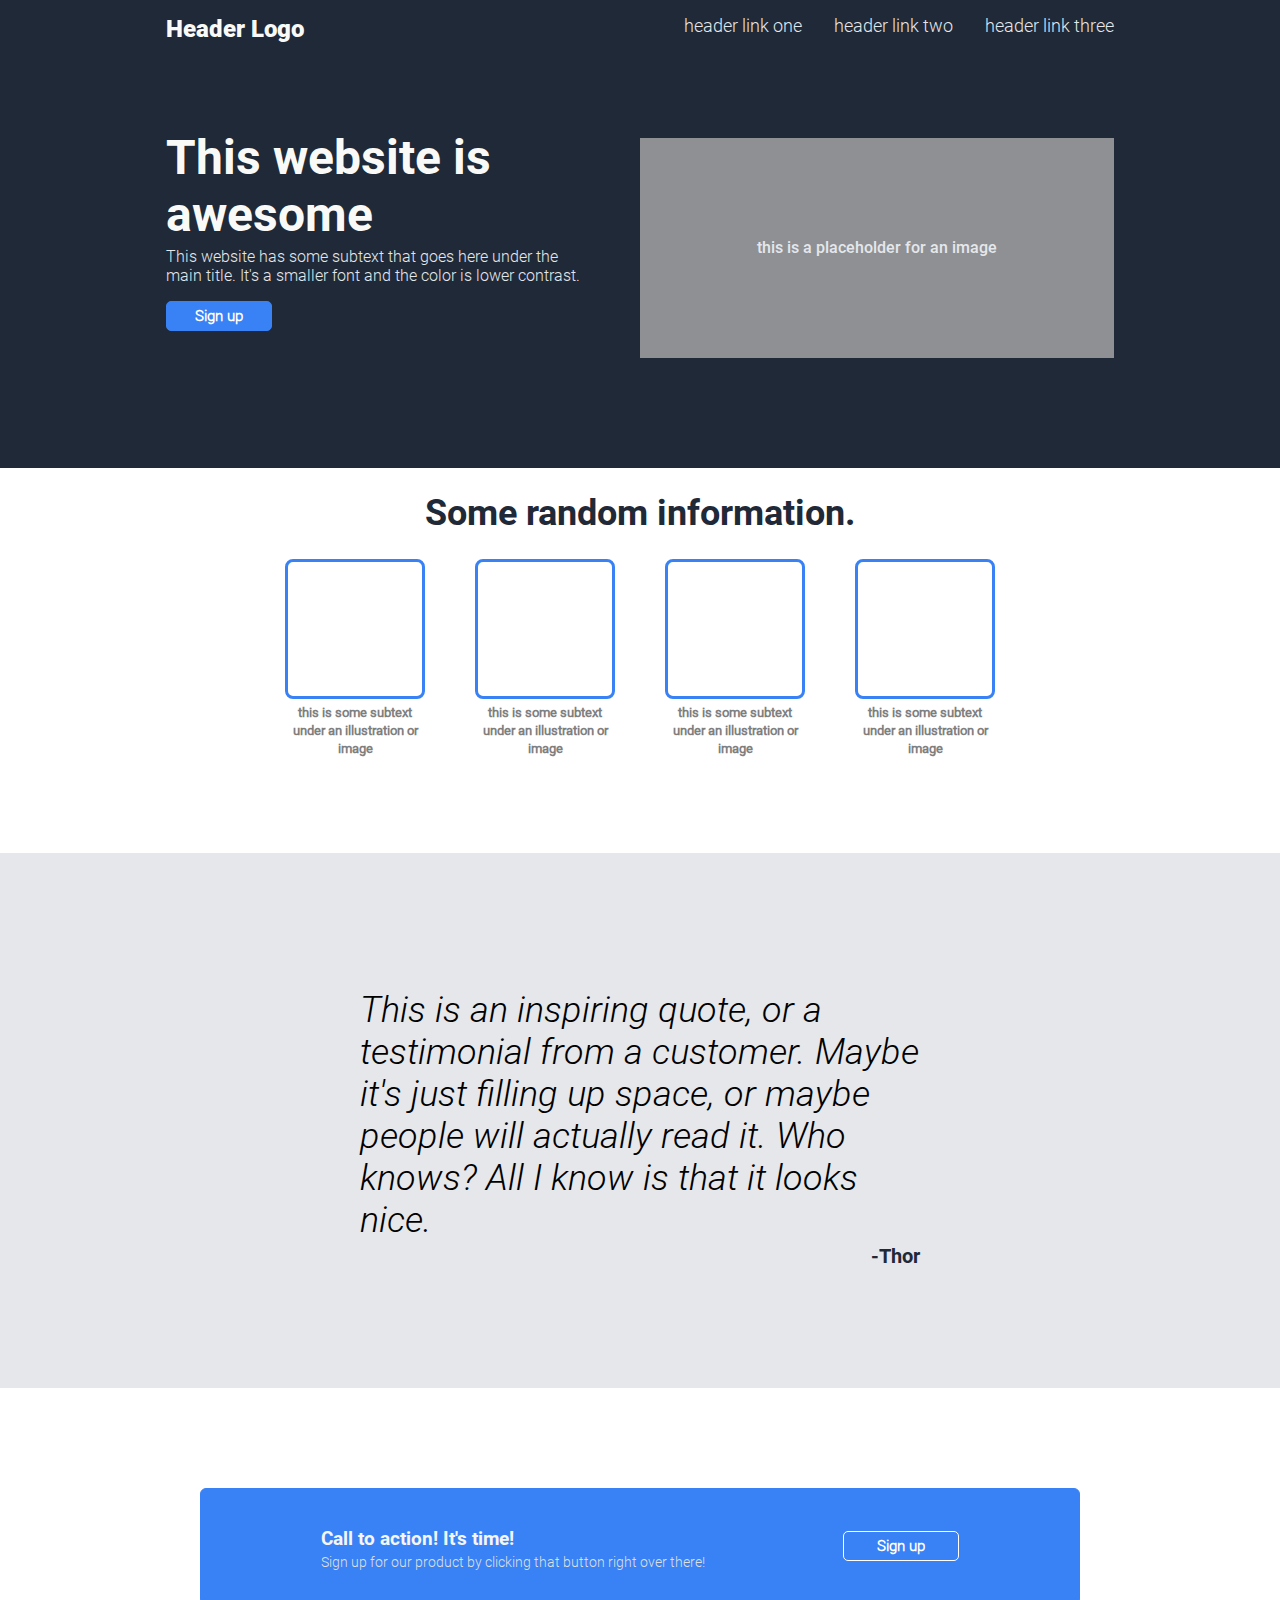
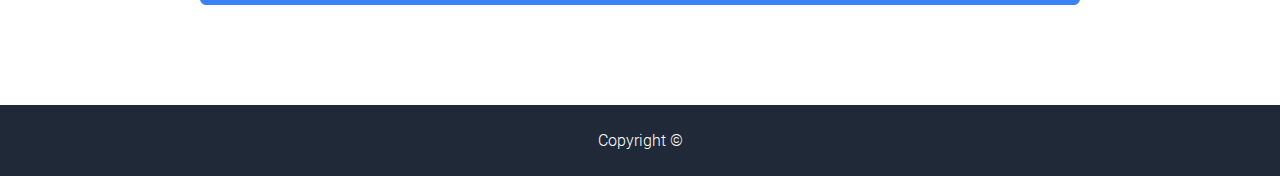
==== index.html @ 813c7acf "Main assignment finished" ====
<!DOCTYPE html>
<html lang="en">
  <head>
    <meta charset="UTF-8" />
    <meta http-equiv="X-UA-Compatible" content="IE=edge" />
    <meta name="viewport" content="width=device-width, initial-scale=1.0" />
    <link rel="stylesheet" href="css/style.css" />
    <title>Main CSS project</title>
  </head>
  <body>
    <header>
      <div class="nav_div">
        <div class="logo">Header Logo</div>
        <nav>
          <a href="#">header link one</a>
          <a href="#">header link two</a>
          <a href="#">header link three</a>
        </nav>
      </div>
      <section class="first_section">
        <div class="left">
          <h1>This website is awesome</h1>
          <p>
            This website has some subtext that goes here under the main title.
            It's a smaller font and the color is lower contrast.
          </p>
          <button>Sign up</button>
        </div>
        <div class="right">this is a placeholder for an image</div>
        <!--We can also use figure tag here-->
      </section>
    </header>
    <section class="second_section">
      <h1>Some random information.</h1>
      <div class="cards">
        <div class="card">
          <div class="illustration"></div>
          <sub>this is some subtext under an illustration or image</sub>
        </div>
        <div class="card">
          <div class="illustration"></div>
          <sub>this is some subtext under an illustration or image</sub>
        </div>
        <div class="card">
          <div class="illustration"></div>
          <sub>this is some subtext under an illustration or image</sub>
        </div>
        <div class="card">
          <div class="illustration"></div>
          <sub>this is some subtext under an illustration or image</sub>
        </div>
      </div>
    </section>
    <article>
      <p class="p1">
        This is an inspiring quote, or a testimonial from a customer. Maybe it's
        just filling up space, or maybe people will actually read it. Who knows?
        All I know is that it looks nice.
      </p>
      <!--I used again a paragraph tag because with <span> or <sub> "text-align" does not work.-->
      <p class="p2">-Thor</p>
    </article>
    <div class="call_to_action">
      <div>
        <h3>Call to action! It's time!</h3>
        <p>Sign up for our product by clicking that button right over there!</p>
      </div>
      <button>Sign up</button>
    </div>
    <footer>Copyright ©</footer>
  </body>
</html>
---- css/style.css ----
@font-face {
  font-family: "Roboto-Black";
  src: url(fonts/Roboto-Black.ttf);
}

@font-face {
  font-family: "Roboto-BlackItalic";
  src: url(fonts/Roboto-BlackItalic.ttf);
}

@font-face {
  font-family: "Roboto-Bold";
  src: url(fonts/Roboto-Bold.ttf);
}

@font-face {
  font-family: "Roboto-BoldItalic";
  src: url(fonts/Roboto-BoldItalic.ttf);
}

@font-face {
  font-family: "Roboto-Italic";
  src: url(fonts/Roboto-Italic.ttf);
}

@font-face {
  font-family: "Roboto-Light";
  src: url(fonts/Roboto-Light.ttf);
}

@font-face {
  font-family: "Roboto-LightItalic";
  src: url(fonts/Roboto-LightItalic.ttf);
}

@font-face {
  font-family: "Roboto-Medium";
  src: url(fonts/Roboto-Medium.ttf);
}

@font-face {
  font-family: "Roboto-MediumItalic";
  src: url(fonts/Roboto-MediumItalic.ttf);
}

@font-face {
  font-family: "Roboto-Regular";
  src: url(fonts/Roboto-Regular.ttf);
}

@font-face {
  font-family: "Roboto-Thin";
  src: url(fonts/Roboto-Thin.ttf);
}

@font-face {
  font-family: "Roboto-ThinItalic";
  src: url(fonts/Roboto-ThinItalic.ttf);
}

body {
  margin: 0 0;
}

header {
  padding: 15px 13% 110px;
  background-color: #1f2937;
}

.nav_div {
  display: flex;
  justify-content: space-between;
}

.logo {
  font-family: "Roboto-Black";
  font-size: 24px;
  color: #f9faf8;
}

nav {
  display: flex;
  width: 430px;
  justify-content: space-between;
  font-family: "Roboto-Light";
}

nav a {
  text-decoration: none;
  font-size: 18px;
  color: #e5e7eb;
}

.first_section {
  display: flex;
  margin-top: 10%;
}

.left,
.right {
  flex: 0 0 50%;
  box-sizing: border-box; /*Otherwise adding "padding" will lead to an unequal width distribution*/
}

.left {
  padding-right: 50px;
}

.right {
  font-family: "Roboto-Medium";
  font-size: 16px;
  display: inline-block;
  background-color: #8e9093;
  text-align: center;
  height: 220.65px;
  line-height: 220.65px;
  color: #e5e7eb;
}

.left h1 {
  font-family: "Roboto-Bold";
  font-size: 48px;
  font-weight: 800; /*Extra bold*/
  color: #f9faf8;
  margin-bottom: -3%;
  margin-top: -2%;
}

.left p {
  font-family: "Roboto-Light";
  color: #e5e7eb;
}

.left button {
  padding: 5px 28px;
  font-family: "Roboto-Light";
  font-size: 15px;
  font-weight: bold;
  color: white;
  background-color: #3882f6;
  border: 1px solid #3882f6;
  border-radius: 5px;
}

.second_section {
  padding-bottom: 100px;
}

.second_section h1 {
  text-align: center;
  font-family: "Roboto-Bold"; /*It's not showing the right font-weight. The text in the assignment pdf looks bolder.*/
  font-size: 36px;
  font-weight: 800;
  color: #1f2937;
}

.cards {
  display: flex;
  justify-content: center;
  text-align: center;
}

.card {
  width: 140px;
  margin: 0px 25px;
}

.illustration {
  box-sizing: border-box;
  width: 140px;
  height: 140px;
  border: 3px solid #3882f6;
  border-radius: 8px;
}

.card sub {
  font-family: "Roboto-Regular";
  line-height: 60%;
  font-weight: 700;
  color: #7f7f7f;
}

article {
  background-color: #e5e7eb;
  padding: 100px 360px;
}

article .p1 {
  font-family: "Roboto-LightItalic";
  font-size: 36px;
  margin-bottom: -3%;
}

article .p2 {
  font-family: "Roboto-Bold";
  font-size: 20px;
  text-align: right;
  color: #1f2937;
}

.call_to_action {
  display: flex;
  align-items: center;
  padding: 20px 120px;
  margin: 100px 200px;
  background-color: #3882f6;
  border: 1px solid #3882f6;
  border-radius: 6px;
}

.call_to_action div {
  flex: 9;
}

.call_to_action h3 {
  font-family: "Roboto-Bold";
  color: rgb(245, 245, 245);
  margin-bottom: -2%;
}

.call_to_action p {
  font-family: "Roboto-Light";
  font-size: 14px;
  color: rgb(223, 223, 223);
}

.call_to_action button {
  flex: 1;
  padding: 5px 28px;
  font-family: "Roboto-Light";
  font-size: 15px;
  font-weight: bold;
  color: white;
  background-color: #3882f6;
  border: 1px solid white;
  border-radius: 5px;
}

footer {
  padding: 26px 0px;
  background-color: #1f2937;
  text-align: center;
  font-family: "Roboto-Light";
  color: white;
}
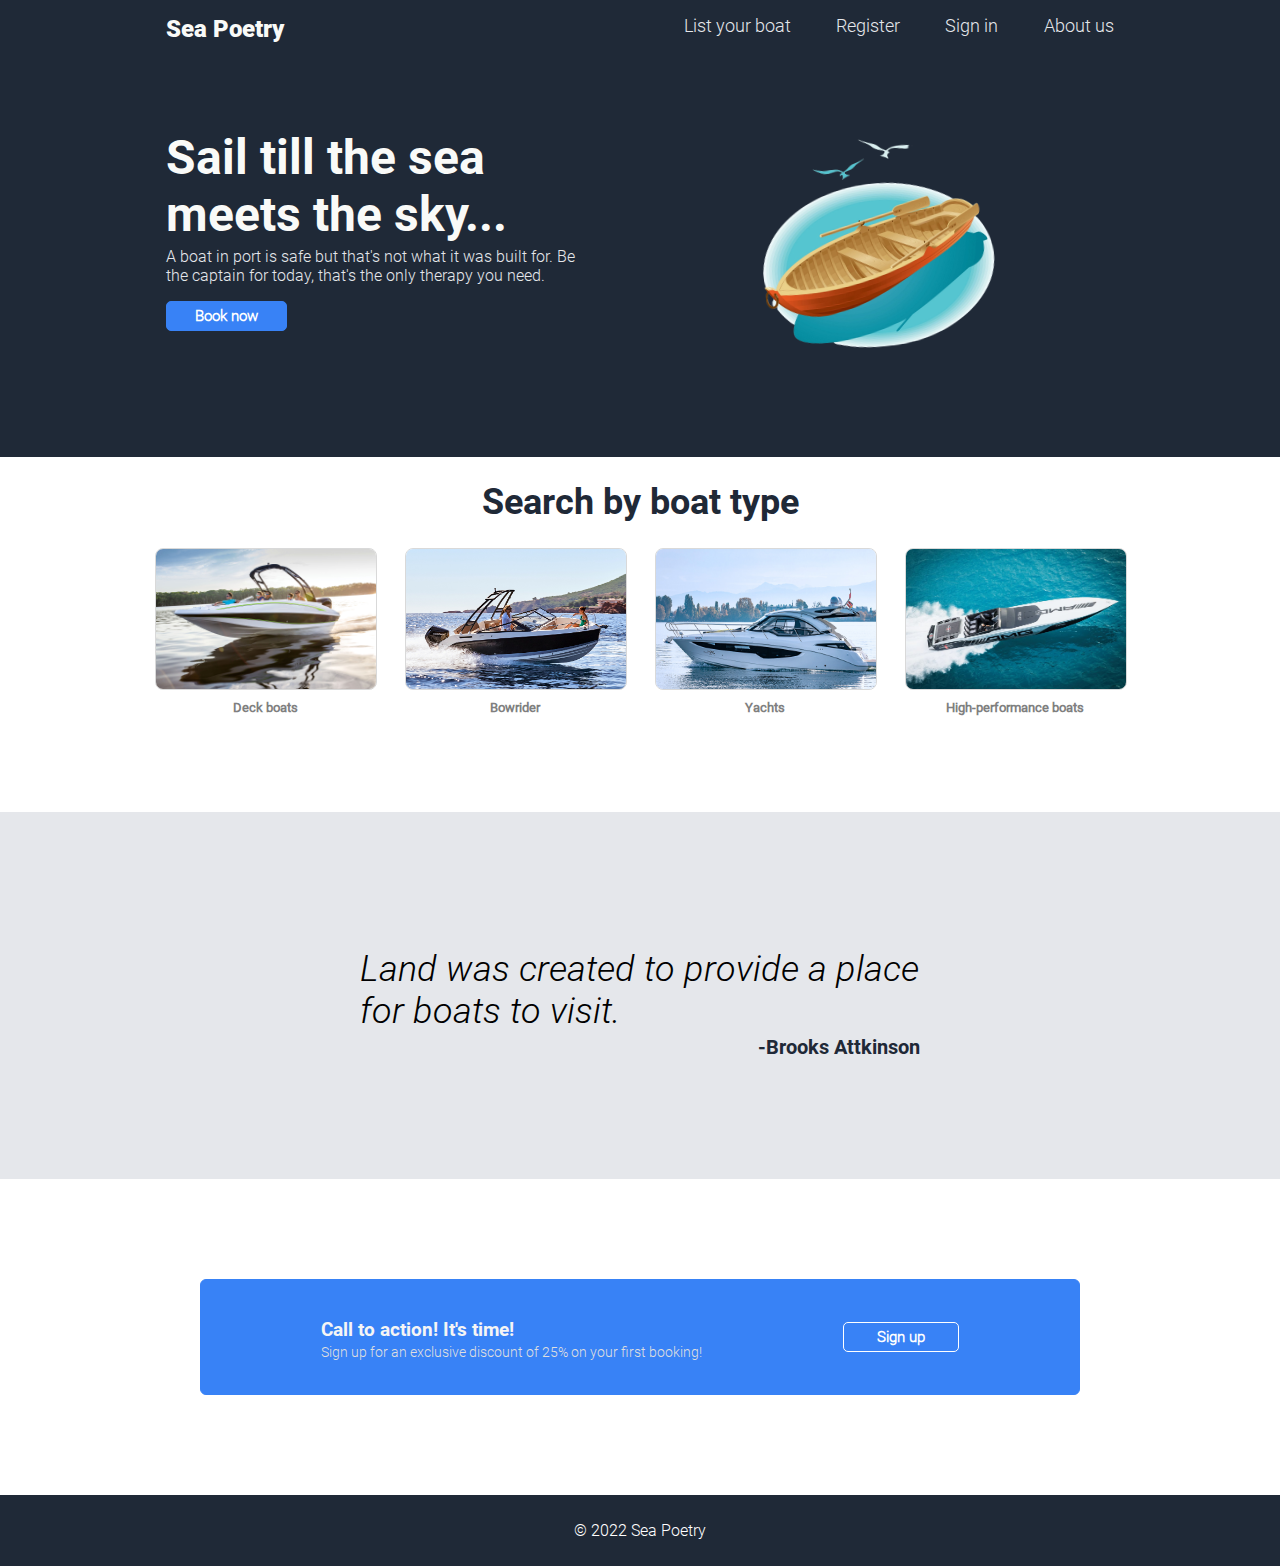
==== commit 7edc67da: "added second page" ====
--- a/index.html
+++ b/index.html
@@ -10,63 +10,69 @@
   <body>
     <header>
       <div class="nav_div">
-        <div class="logo">Header Logo</div>
+        <div class="logo"><a href="index.html">Sea Poetry</a></div>
         <nav>
-          <a href="#">header link one</a>
-          <a href="#">header link two</a>
-          <a href="#">header link three</a>
+          <a href="#">List your boat</a>
+          <a href="pages/register.html">Register</a>
+          <a href="#">Sign in</a>
+          <a href="#">About us</a>
         </nav>
       </div>
       <section class="first_section">
         <div class="left">
-          <h1>This website is awesome</h1>
+          <h1>Sail till the sea meets the sky...</h1>
           <p>
-            This website has some subtext that goes here under the main title.
-            It's a smaller font and the color is lower contrast.
+            A boat in port is safe but that's not what it was built for. Be the
+            captain for today, that's the only therapy you need.
           </p>
-          <button>Sign up</button>
+          <button>Book now</button>
         </div>
-        <div class="right">this is a placeholder for an image</div>
-        <!--We can also use figure tag here-->
+        <!--<div class="right">this is a placeholder for an image</div>-->
+        <div class="right">
+          <img src="images/boat_img.png" alt="Boat image" class="boat_img" />
+        </div>
       </section>
     </header>
     <section class="second_section">
-      <h1>Some random information.</h1>
+      <h1>Search by boat type</h1>
       <div class="cards">
         <div class="card">
-          <div class="illustration"></div>
-          <sub>this is some subtext under an illustration or image</sub>
+          <!--<div class="illustration"></div>-->
+          <img src="images/deck_boat.jpg" alt="First type of boat" />
+          <sub>Deck boats</sub>
         </div>
         <div class="card">
-          <div class="illustration"></div>
-          <sub>this is some subtext under an illustration or image</sub>
+          <!--<div class="illustration"></div>-->
+          <img src="images/bowrider.jpg" alt="Second type of boat" />
+          <sub>Bowrider</sub>
         </div>
         <div class="card">
-          <div class="illustration"></div>
-          <sub>this is some subtext under an illustration or image</sub>
+          <!--<div class="illustration"></div>-->
+          <img src="images/yacht.jpg" alt="Third type of boat" />
+          <sub>Yachts</sub>
         </div>
         <div class="card">
-          <div class="illustration"></div>
-          <sub>this is some subtext under an illustration or image</sub>
+          <!--<div class="illustration"></div>-->
+          <img
+            src="images/high_performance_boat.jpg"
+            alt="Fourth type of boat"
+          />
+          <sub>High-performance boats</sub>
         </div>
       </div>
     </section>
     <article>
-      <p class="p1">
-        This is an inspiring quote, or a testimonial from a customer. Maybe it's
-        just filling up space, or maybe people will actually read it. Who knows?
-        All I know is that it looks nice.
-      </p>
+      <p class="p1">Land was created to provide a place for boats to visit.</p>
       <!--I used again a paragraph tag because with <span> or <sub> "text-align" does not work.-->
-      <p class="p2">-Thor</p>
+      <p class="p2">-Brooks Attkinson</p>
     </article>
     <div class="call_to_action">
       <div>
         <h3>Call to action! It's time!</h3>
-        <p>Sign up for our product by clicking that button right over there!</p>
+        <p>Sign up for an exclusive discount of 25% on your first booking!</p>
       </div>
       <button>Sign up</button>
     </div>
-    <footer>Copyright ©</footer>
+    <footer>© 2022 Sea Poetry</footer>
   </body>
 </html>
--- a/css/style.css
+++ b/css/style.css
@@ -75,6 +75,10 @@
 .logo {
   font-family: "Roboto-Black";
   font-size: 24px;
+}
+
+.logo a {
+  text-decoration: none;
   color: #f9faf8;
 }
 
@@ -106,6 +110,7 @@
   padding-right: 50px;
 }
 
+/*
 .right {
   font-family: "Roboto-Medium";
   font-size: 16px;
@@ -115,6 +120,19 @@
   height: 220.65px;
   line-height: 220.65px;
   color: #e5e7eb;
+}
+*/
+
+.right {
+  display: flex;
+  justify-content: center;
+  align-items: flex-end;
+}
+
+.boat_img {
+  width: 50%;
+  height: auto;
+  transform: rotate(-6deg);
 }
 
 .left h1 {
@@ -161,15 +179,22 @@
 }
 
 .card {
-  width: 140px;
-  margin: 0px 25px;
-}
-
-.illustration {
+  width: 220px;
+  margin: 0px 15px;
+}
+
+/*.illustration {
   box-sizing: border-box;
   width: 140px;
   height: 140px;
   border: 3px solid #3882f6;
+  border-radius: 8px;
+}*/
+
+.card img {
+  width: 220px;
+  height: 140px;
+  border: 1px solid rgb(217, 217, 217);
   border-radius: 8px;
 }
 
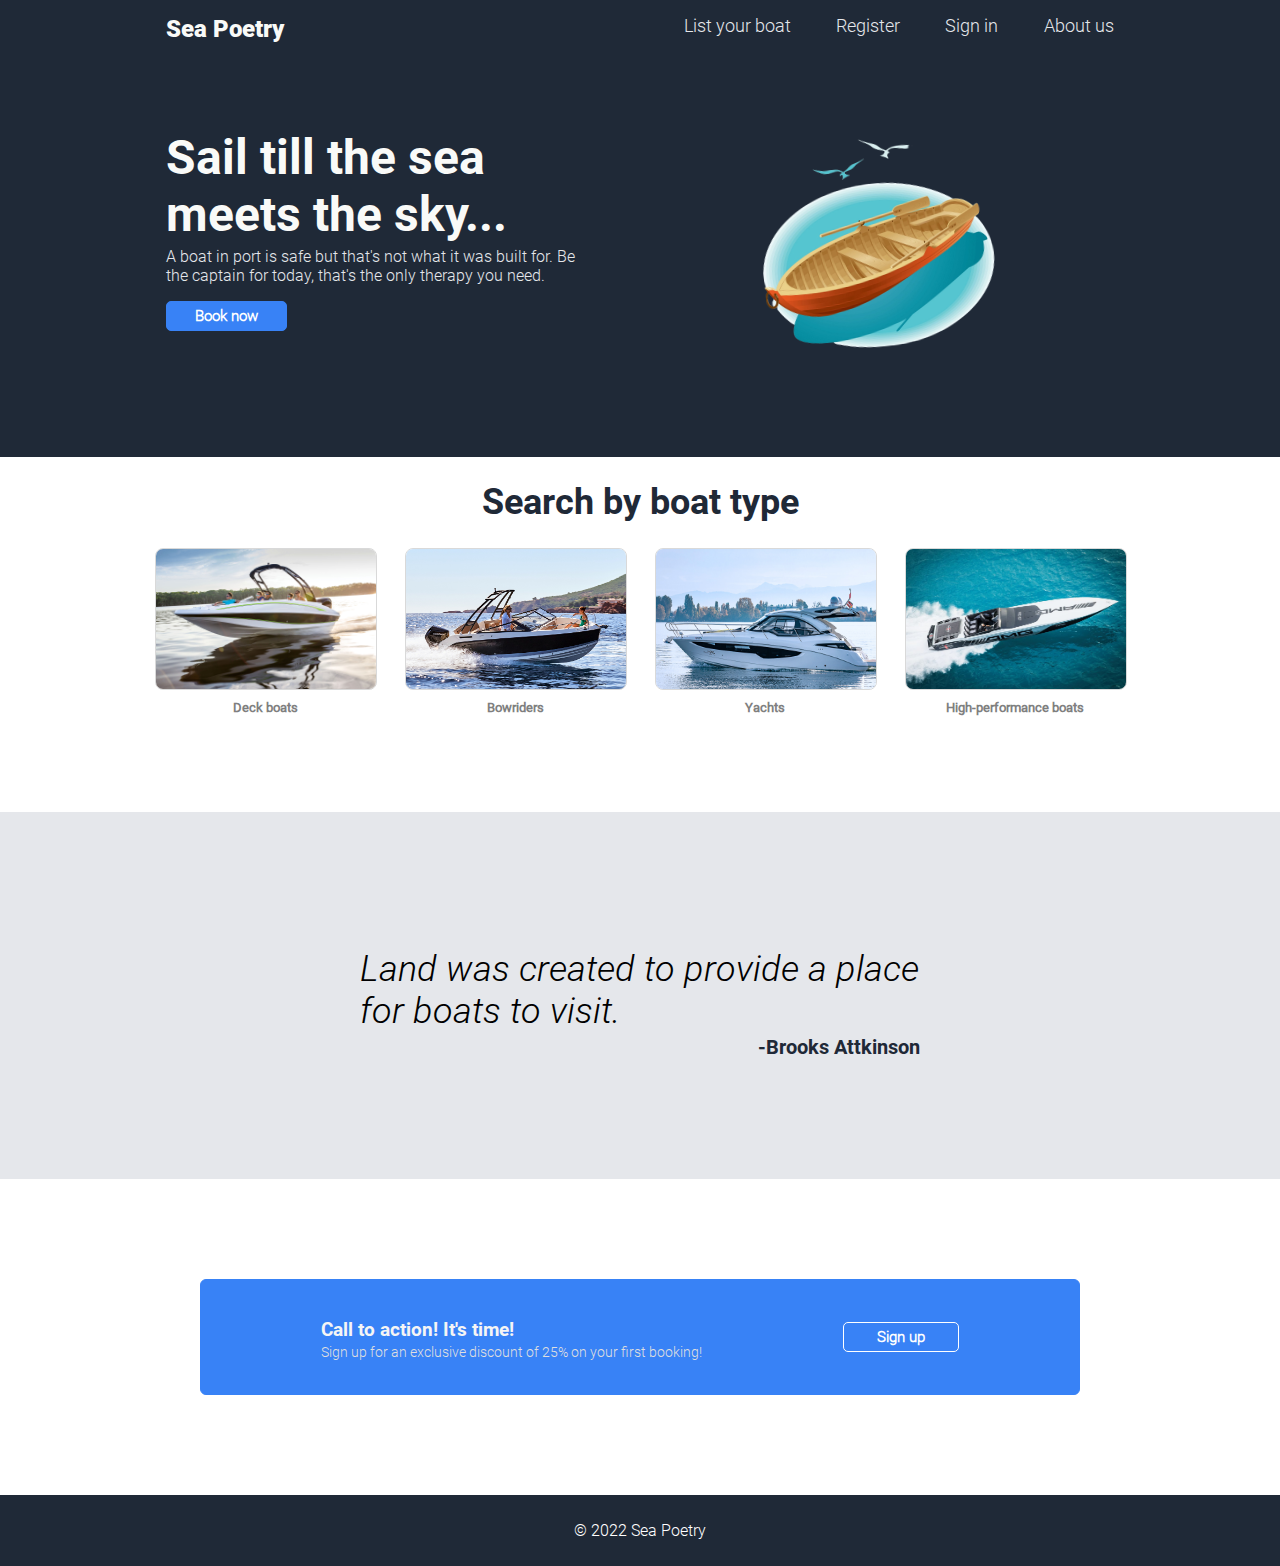
==== commit 7827f487: "Update index.html" ====
--- a/index.html
+++ b/index.html
@@ -44,7 +44,7 @@
         <div class="card">
           <!--<div class="illustration"></div>-->
           <img src="images/bowrider.jpg" alt="Second type of boat" />
-          <sub>Bowrider</sub>
+          <sub>Bowriders</sub>
         </div>
         <div class="card">
           <!--<div class="illustration"></div>-->
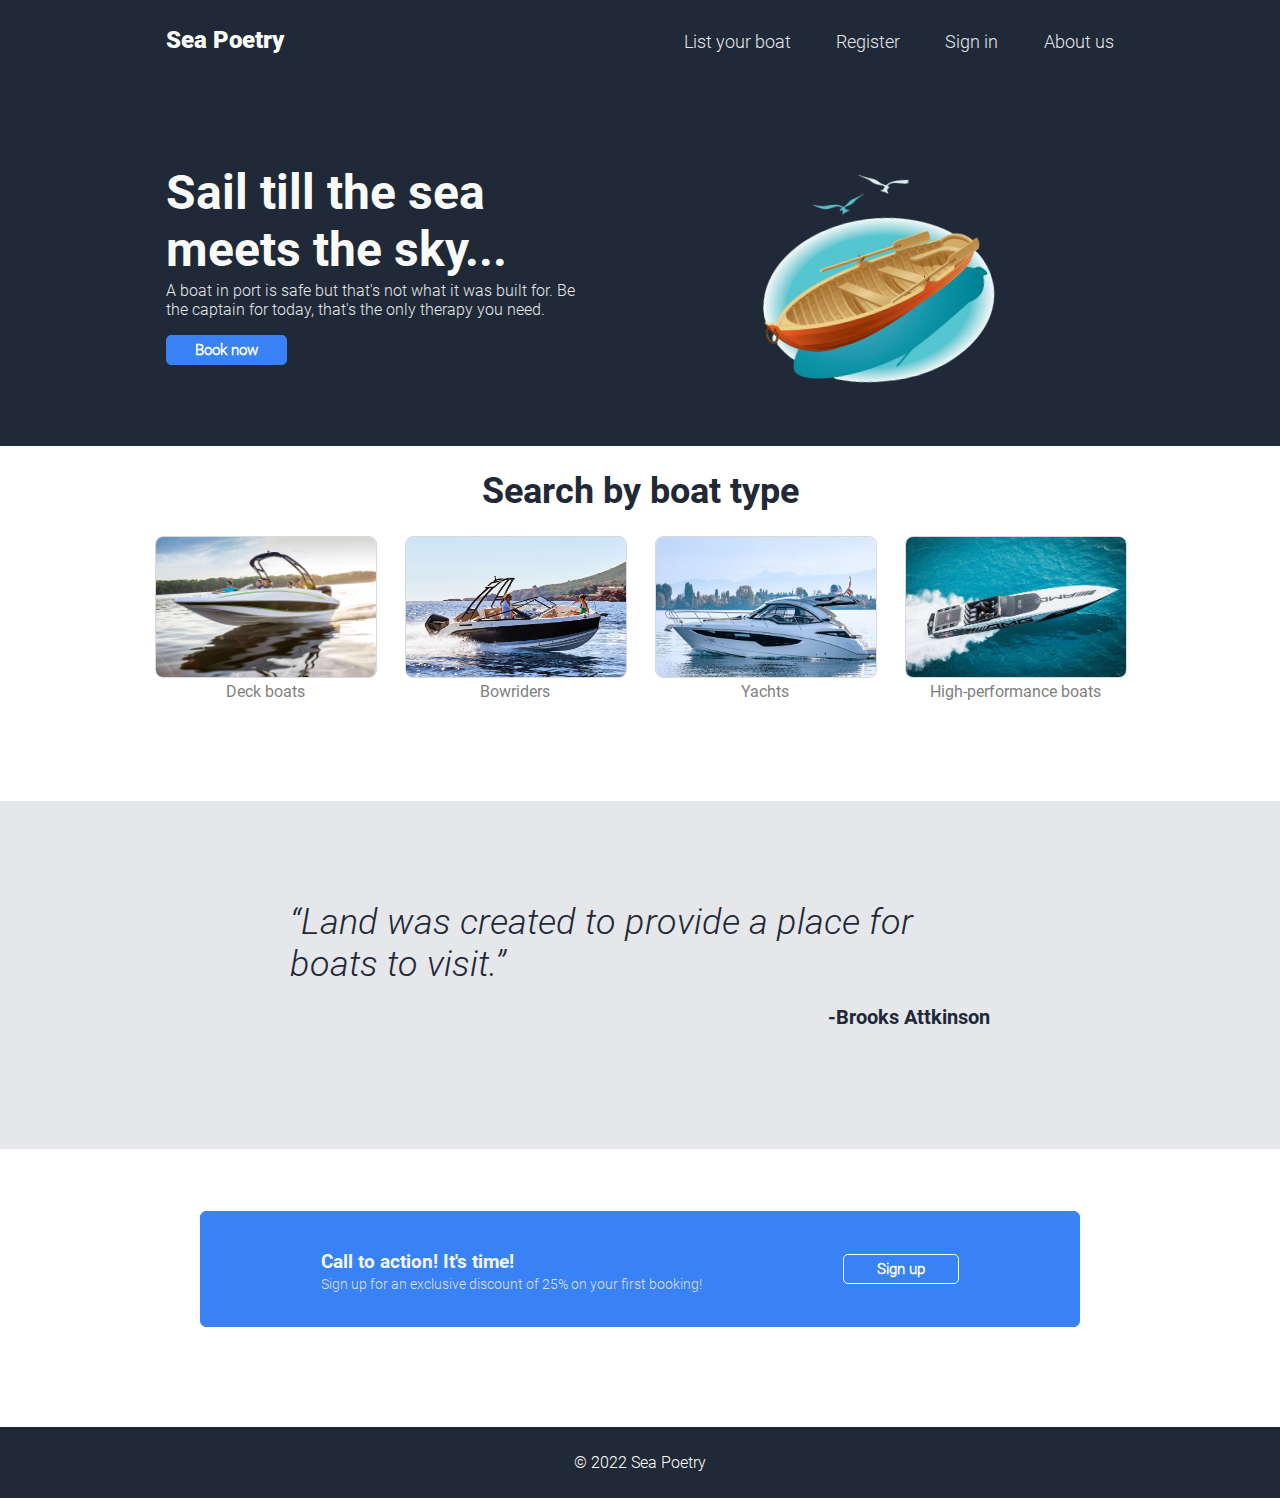
==== commit 931a1594: "final version of second assignment" ====
--- a/index.html
+++ b/index.html
@@ -9,70 +9,70 @@
   </head>
   <body>
     <header>
-      <div class="nav_div">
-        <div class="logo"><a href="index.html">Sea Poetry</a></div>
-        <nav>
-          <a href="#">List your boat</a>
-          <a href="pages/register.html">Register</a>
-          <a href="#">Sign in</a>
-          <a href="#">About us</a>
-        </nav>
-      </div>
-      <section class="first_section">
-        <div class="left">
-          <h1>Sail till the sea meets the sky...</h1>
-          <p>
-            A boat in port is safe but that's not what it was built for. Be the
-            captain for today, that's the only therapy you need.
-          </p>
-          <button>Book now</button>
-        </div>
-        <!--<div class="right">this is a placeholder for an image</div>-->
-        <div class="right">
-          <img src="images/boat_img.png" alt="Boat image" class="boat_img" />
-        </div>
+      <a href="index.html" class="logo">Sea Poetry</a>
+      <nav>
+        <!--The nav element communicates that we're dealing with a major navigation block.-->
+        <ul>
+          <!--The list communicates that the links inside this navigation block form a list of items.-->
+          <li><a href="#">List your boat</a></li>
+          <li><a href="pages/register.html">Register</a></li>
+          <li><a href="#">Sign in</a></li>
+          <li><a href="#">About us</a></li>
+        </ul>
+      </nav>
+    </header>
+    <article class="first_article">
+      <section class="left">
+        <h1>Sail till the sea meets the sky...</h1>
+        <p>
+          A boat in port is safe but that's not what it was built for. Be the
+          captain for today, that's the only therapy you need.
+        </p>
+        <button>Book now</button>
       </section>
-    </header>
-    <section class="second_section">
+      <aside class="right">
+        <img src="images/boat_img.png" alt="Boat image" class="boat_img" />
+      </aside>
+    </article>
+    <article class="second_article">
       <h1>Search by boat type</h1>
-      <div class="cards">
-        <div class="card">
+      <section class="cards">
+        <figure class="card">
           <!--<div class="illustration"></div>-->
           <img src="images/deck_boat.jpg" alt="First type of boat" />
-          <sub>Deck boats</sub>
-        </div>
-        <div class="card">
+          <figcaption>Deck boats</figcaption>
+        </figure>
+        <figure class="card">
           <!--<div class="illustration"></div>-->
           <img src="images/bowrider.jpg" alt="Second type of boat" />
-          <sub>Bowriders</sub>
-        </div>
-        <div class="card">
+          <figcaption>Bowriders</figcaption>
+        </figure>
+        <figure class="card">
           <!--<div class="illustration"></div>-->
           <img src="images/yacht.jpg" alt="Third type of boat" />
-          <sub>Yachts</sub>
-        </div>
-        <div class="card">
+          <figcaption>Yachts</figcaption>
+        </figure>
+        <figure class="card">
           <!--<div class="illustration"></div>-->
           <img
             src="images/high_performance_boat.jpg"
             alt="Fourth type of boat"
           />
-          <sub>High-performance boats</sub>
-        </div>
-      </div>
-    </section>
-    <article>
-      <p class="p1">Land was created to provide a place for boats to visit.</p>
-      <!--I used again a paragraph tag because with <span> or <sub> "text-align" does not work.-->
-      <p class="p2">-Brooks Attkinson</p>
+          <figcaption>High-performance boats</figcaption>
+        </figure>
+      </section>
     </article>
-    <div class="call_to_action">
-      <div>
+    <blockquote>
+      <q>Land was created to provide a place for boats to visit.</q>
+      <p>-Brooks Attkinson</p>
+    </blockquote>
+    <article class="third_article">
+      <section>
         <h3>Call to action! It's time!</h3>
         <p>Sign up for an exclusive discount of 25% on your first booking!</p>
-      </div>
+      </section>
       <button>Sign up</button>
-    </div>
+    </article>
     <footer>© 2022 Sea Poetry</footer>
   </body>
 </html>
--- a/css/style.css
+++ b/css/style.css
@@ -63,41 +63,38 @@
 }
 
 header {
-  padding: 15px 13% 110px;
+  padding: 15px 13%;
+  display: flex;
+  justify-content: space-between;
+  align-items: baseline;
   background-color: #1f2937;
 }
 
-.nav_div {
-  display: flex;
-  justify-content: space-between;
-}
-
 .logo {
+  text-decoration: none;
   font-family: "Roboto-Black";
   font-size: 24px;
-}
-
-.logo a {
-  text-decoration: none;
   color: #f9faf8;
 }
 
-nav {
+nav ul {
   display: flex;
   width: 430px;
   justify-content: space-between;
   font-family: "Roboto-Light";
-}
-
-nav a {
+  list-style: none;
+}
+
+nav ul li a {
   text-decoration: none;
   font-size: 18px;
   color: #e5e7eb;
 }
 
-.first_section {
-  display: flex;
-  margin-top: 10%;
+.first_article {
+  display: flex;
+  padding: 7% 13% 5%;
+  background-color: #1f2937;
 }
 
 .left,
@@ -160,11 +157,11 @@
   border-radius: 5px;
 }
 
-.second_section {
+.second_article {
   padding-bottom: 100px;
 }
 
-.second_section h1 {
+.second_article h1 {
   text-align: center;
   font-family: "Roboto-Bold"; /*It's not showing the right font-weight. The text in the assignment pdf looks bolder.*/
   font-size: 36px;
@@ -198,32 +195,31 @@
   border-radius: 8px;
 }
 
-.card sub {
+.card figcaption {
   font-family: "Roboto-Regular";
-  line-height: 60%;
-  font-weight: 700;
   color: #7f7f7f;
 }
 
-article {
+blockquote {
   background-color: #e5e7eb;
-  padding: 100px 360px;
-}
-
-article .p1 {
+  padding: 100px 290px;
+  margin: 0% 0% -3% 0%;
+}
+
+blockquote q {
   font-family: "Roboto-LightItalic";
   font-size: 36px;
-  margin-bottom: -3%;
-}
-
-article .p2 {
+  color: #1f2937;
+}
+
+blockquote p {
   font-family: "Roboto-Bold";
   font-size: 20px;
   text-align: right;
   color: #1f2937;
 }
 
-.call_to_action {
+.third_article {
   display: flex;
   align-items: center;
   padding: 20px 120px;
@@ -233,23 +229,23 @@
   border-radius: 6px;
 }
 
-.call_to_action div {
+.third_article section {
   flex: 9;
 }
 
-.call_to_action h3 {
+.third_article section h3 {
   font-family: "Roboto-Bold";
   color: rgb(245, 245, 245);
   margin-bottom: -2%;
 }
 
-.call_to_action p {
+.third_article section p {
   font-family: "Roboto-Light";
   font-size: 14px;
   color: rgb(223, 223, 223);
 }
 
-.call_to_action button {
+.third_article button {
   flex: 1;
   padding: 5px 28px;
   font-family: "Roboto-Light";
